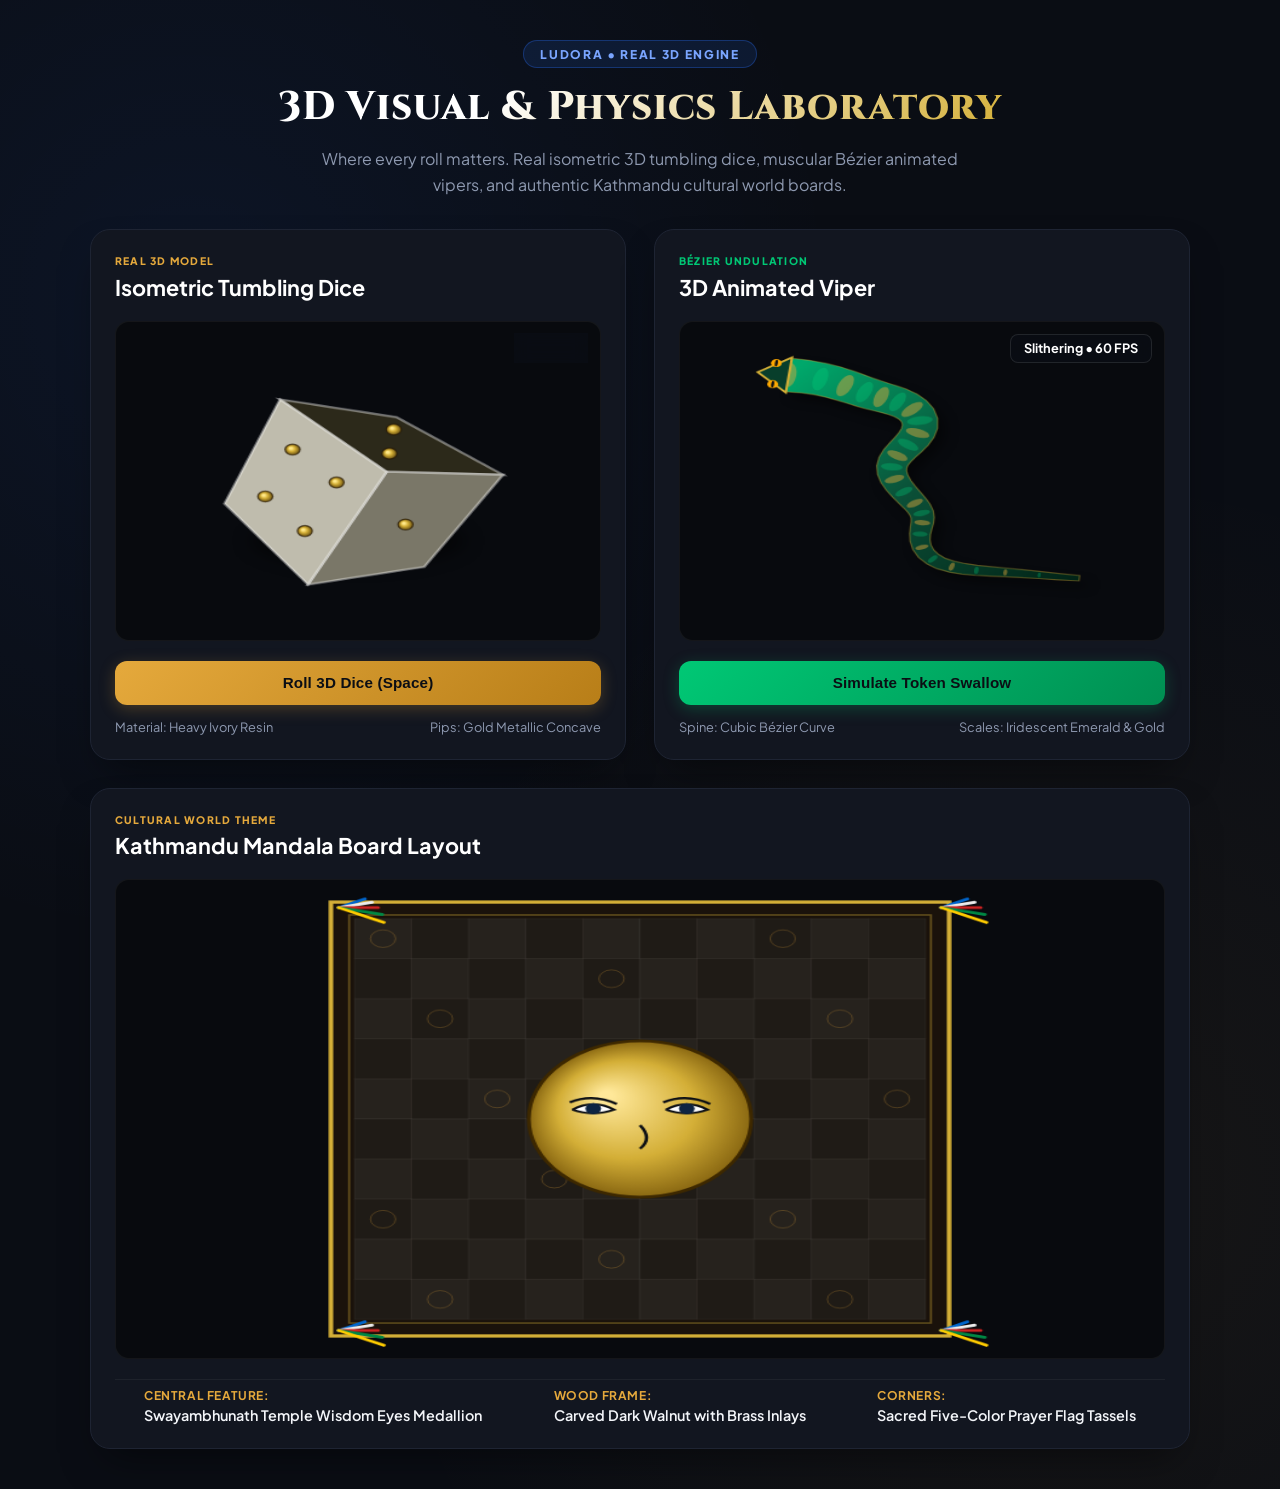
==== preview/index.html @ b434ca19 "feat(preview): add 3D laboratory preview harness for isometric dice, animated viper, and Kathmandu b" ====
<!DOCTYPE html>
<html lang="en">
<head>
  <meta charset="UTF-8">
  <meta name="viewport" content="width=device-width, initial-scale=1.0">
  <title>Ludora 3D Model & Animation Laboratory</title>
  <link rel="stylesheet" href="styles.css">
  <link rel="preconnect" href="https://fonts.googleapis.com">
  <link rel="preconnect" href="https://fonts.gstatic.com" crossorigin>
  <link href="https://fonts.googleapis.com/css2?family=Plus+Jakarta+Sans:wght@400;600;700;800&family=Cinzel:wght@600;700;900&display=swap" rel="stylesheet">
</head>
<body>
  <div class="app-container">
    <header class="laboratory-header">
      <div class="brand-pill">LUDORA • REAL 3D ENGINE</div>
      <h1 class="main-title">3D Visual & Physics Laboratory</h1>
      <p class="subtitle">Where every roll matters. Real isometric 3D tumbling dice, muscular Bézier animated vipers, and authentic Kathmandu cultural world boards.</p>
    </header>

    <main class="laboratory-grid">
      <!-- 3D Dice Panel -->
      <section class="card panel-dice">
        <div class="panel-header">
          <span class="badge">REAL 3D MODEL</span>
          <h2>Isometric Tumbling Dice</h2>
        </div>
        <div class="canvas-wrapper">
          <canvas id="diceCanvas" width="400" height="360"></canvas>
          <div id="diceValuePill" class="value-pill">Face: 6</div>
        </div>
        <div class="controls">
          <button id="rollDiceBtn" class="btn btn-primary">Roll 3D Dice (Space)</button>
          <div class="metric-row">
            <span>Material: Heavy Ivory Resin</span>
            <span>Pips: Gold Metallic Concave</span>
          </div>
        </div>
      </section>

      <!-- 3D Animated Snake Panel -->
      <section class="card panel-snake">
        <div class="panel-header">
          <span class="badge badge-emerald">BÉZIER UNDULATION</span>
          <h2>3D Animated Viper</h2>
        </div>
        <div class="canvas-wrapper">
          <canvas id="snakeCanvas" width="400" height="360"></canvas>
          <div id="snakeStatePill" class="value-pill">Slithering • 60 FPS</div>
        </div>
        <div class="controls">
          <button id="swallowTokenBtn" class="btn btn-secondary">Simulate Token Swallow</button>
          <div class="metric-row">
            <span>Spine: Cubic Bézier Curve</span>
            <span>Scales: Iridescent Emerald & Gold</span>
          </div>
        </div>
      </section>

      <!-- Kathmandu World Board Panel -->
      <section class="card panel-kathmandu span-2">
        <div class="panel-header">
          <span class="badge badge-gold">CULTURAL WORLD THEME</span>
          <h2>Kathmandu Mandala Board Layout</h2>
        </div>
        <div class="canvas-wrapper large-canvas-wrapper">
          <canvas id="boardCanvas" width="800" height="520"></canvas>
        </div>
        <div class="controls flex-controls">
          <div class="info-group">
            <span class="info-title">Central Feature:</span>
            <span class="info-desc">Swayambhunath Temple Wisdom Eyes Medallion</span>
          </div>
          <div class="info-group">
            <span class="info-title">Wood Frame:</span>
            <span class="info-desc">Carved Dark Walnut with Brass Inlays</span>
          </div>
          <div class="info-group">
            <span class="info-title">Corners:</span>
            <span class="info-desc">Sacred Five-Color Prayer Flag Tassels</span>
          </div>
        </div>
      </section>
    </main>
  </div>

  <script src="app.js"></script>
</body>
</html>
---- preview/styles.css ----
:root {
  --bg-primary: #0A0D14;
  --bg-card: #121620;
  --bg-card-border: #1E2433;
  --text-main: #F3F5F9;
  --text-muted: #8E99B0;
  --accent-gold: #E5A93C;
  --accent-gold-glow: rgba(229, 169, 60, 0.25);
  --accent-emerald: #00C875;
  --accent-emerald-glow: rgba(0, 200, 117, 0.25);
  --accent-blue: #2A72FF;
  --accent-blue-glow: rgba(42, 114, 255, 0.35);
  --font-body: 'Plus Jakarta Sans', system-ui, -apple-system, sans-serif;
  --font-display: 'Cinzel', serif;
}

* {
  box-sizing: border-box;
  margin: 0;
  padding: 0;
}

body {
  background-color: var(--bg-primary);
  color: var(--text-main);
  font-family: var(--font-body);
  min-height: 100vh;
  display: flex;
  justify-content: center;
  padding: 2.5rem 1.5rem;
  background-image: 
    radial-gradient(circle at 15% 20%, rgba(42, 114, 255, 0.08) 0%, transparent 40%),
    radial-gradient(circle at 85% 80%, rgba(229, 169, 60, 0.06) 0%, transparent 45%);
}

.app-container {
  width: 100%;
  max-width: 1100px;
  display: flex;
  flex-direction: column;
  gap: 2rem;
}

.laboratory-header {
  text-align: center;
  display: flex;
  flex-direction: column;
  align-items: center;
  gap: 0.75rem;
}

.brand-pill {
  font-size: 0.75rem;
  letter-spacing: 0.14em;
  font-weight: 800;
  padding: 0.35rem 1rem;
  border-radius: 9999px;
  background: rgba(42, 114, 255, 0.12);
  border: 1px solid rgba(42, 114, 255, 0.3);
  color: #7AA5FF;
  text-transform: uppercase;
}

.main-title {
  font-family: var(--font-display);
  font-size: 2.5rem;
  font-weight: 800;
  letter-spacing: 0.02em;
  background: linear-gradient(135deg, #FFFFFF 30%, #D4AF37 100%);
  -webkit-background-clip: text;
  -webkit-text-fill-color: transparent;
}

.subtitle {
  color: var(--text-muted);
  font-size: 1rem;
  max-width: 680px;
  line-height: 1.6;
}

.laboratory-grid {
  display: grid;
  grid-template-columns: repeat(2, 1fr);
  gap: 1.75rem;
}

.card {
  background: var(--bg-card);
  border: 1px solid var(--bg-card-border);
  border-radius: 20px;
  padding: 1.5rem;
  display: flex;
  flex-direction: column;
  gap: 1.25rem;
  box-shadow: 0 20px 40px -15px rgba(0, 0, 0, 0.5);
  transition: transform 0.25s ease, border-color 0.25s ease;
}

.card:hover {
  border-color: rgba(229, 169, 60, 0.3);
}

.span-2 {
  grid-column: span 2;
}

.panel-header {
  display: flex;
  flex-direction: column;
  gap: 0.4rem;
}

.badge {
  font-size: 0.65rem;
  font-weight: 800;
  letter-spacing: 0.12em;
  color: var(--accent-gold);
  text-transform: uppercase;
}

.badge-emerald {
  color: var(--accent-emerald);
}

.badge-gold {
  color: var(--accent-gold);
}

h2 {
  font-size: 1.35rem;
  font-weight: 700;
  color: #FFFFFF;
}

.canvas-wrapper {
  position: relative;
  width: 100%;
  height: 320px;
  background: #080A0E;
  border-radius: 14px;
  overflow: hidden;
  border: 1px solid rgba(255, 255, 255, 0.05);
  display: flex;
  align-items: center;
  justify-content: center;
}

.large-canvas-wrapper {
  height: 480px;
}

canvas {
  width: 100%;
  height: 100%;
  display: block;
}

.value-pill {
  position: absolute;
  top: 12px;
  right: 12px;
  background: rgba(10, 13, 20, 0.85);
  backdrop-filter: blur(8px);
  padding: 0.35rem 0.8rem;
  border-radius: 8px;
  border: 1px solid rgba(255, 255, 255, 0.1);
  font-size: 0.8rem;
  font-weight: 700;
  color: #FFFFFF;
}

.controls {
  display: flex;
  flex-direction: column;
  gap: 0.85rem;
}

.flex-controls {
  flex-direction: row;
  justify-content: space-around;
  padding-top: 0.5rem;
  border-top: 1px solid rgba(255, 255, 255, 0.05);
}

.btn {
  padding: 0.85rem 1.4rem;
  border-radius: 12px;
  font-weight: 700;
  font-size: 0.95rem;
  cursor: pointer;
  border: none;
  transition: all 0.2s cubic-bezier(0.16, 1, 0.3, 1);
  letter-spacing: 0.01em;
}

.btn-primary {
  background: linear-gradient(135deg, #E5A93C 0%, #B87E18 100%);
  color: #0B0E14;
  box-shadow: 0 4px 16px var(--accent-gold-glow);
}

.btn-primary:hover {
  transform: translateY(-2px);
  box-shadow: 0 8px 24px var(--accent-gold-glow);
}

.btn-secondary {
  background: linear-gradient(135deg, #00C875 0%, #008F52 100%);
  color: #0B0E14;
  box-shadow: 0 4px 16px var(--accent-emerald-glow);
}

.btn-secondary:hover {
  transform: translateY(-2px);
  box-shadow: 0 8px 24px var(--accent-emerald-glow);
}

.metric-row {
  display: flex;
  justify-content: space-between;
  font-size: 0.8rem;
  color: var(--text-muted);
}

.info-group {
  display: flex;
  flex-direction: column;
  gap: 0.2rem;
}

.info-title {
  font-size: 0.75rem;
  color: var(--accent-gold);
  font-weight: 700;
  text-transform: uppercase;
  letter-spacing: 0.05em;
}

.info-desc {
  font-size: 0.9rem;
  color: var(--text-main);
  font-weight: 600;
}

@media (max-width: 860px) {
  .laboratory-grid {
    grid-template-columns: 1fr;
  }
  .span-2 {
    grid-column: span 1;
  }
  .large-canvas-wrapper {
    height: 360px;
  }
  .flex-controls {
    flex-direction: column;
    gap: 0.75rem;
  }
}
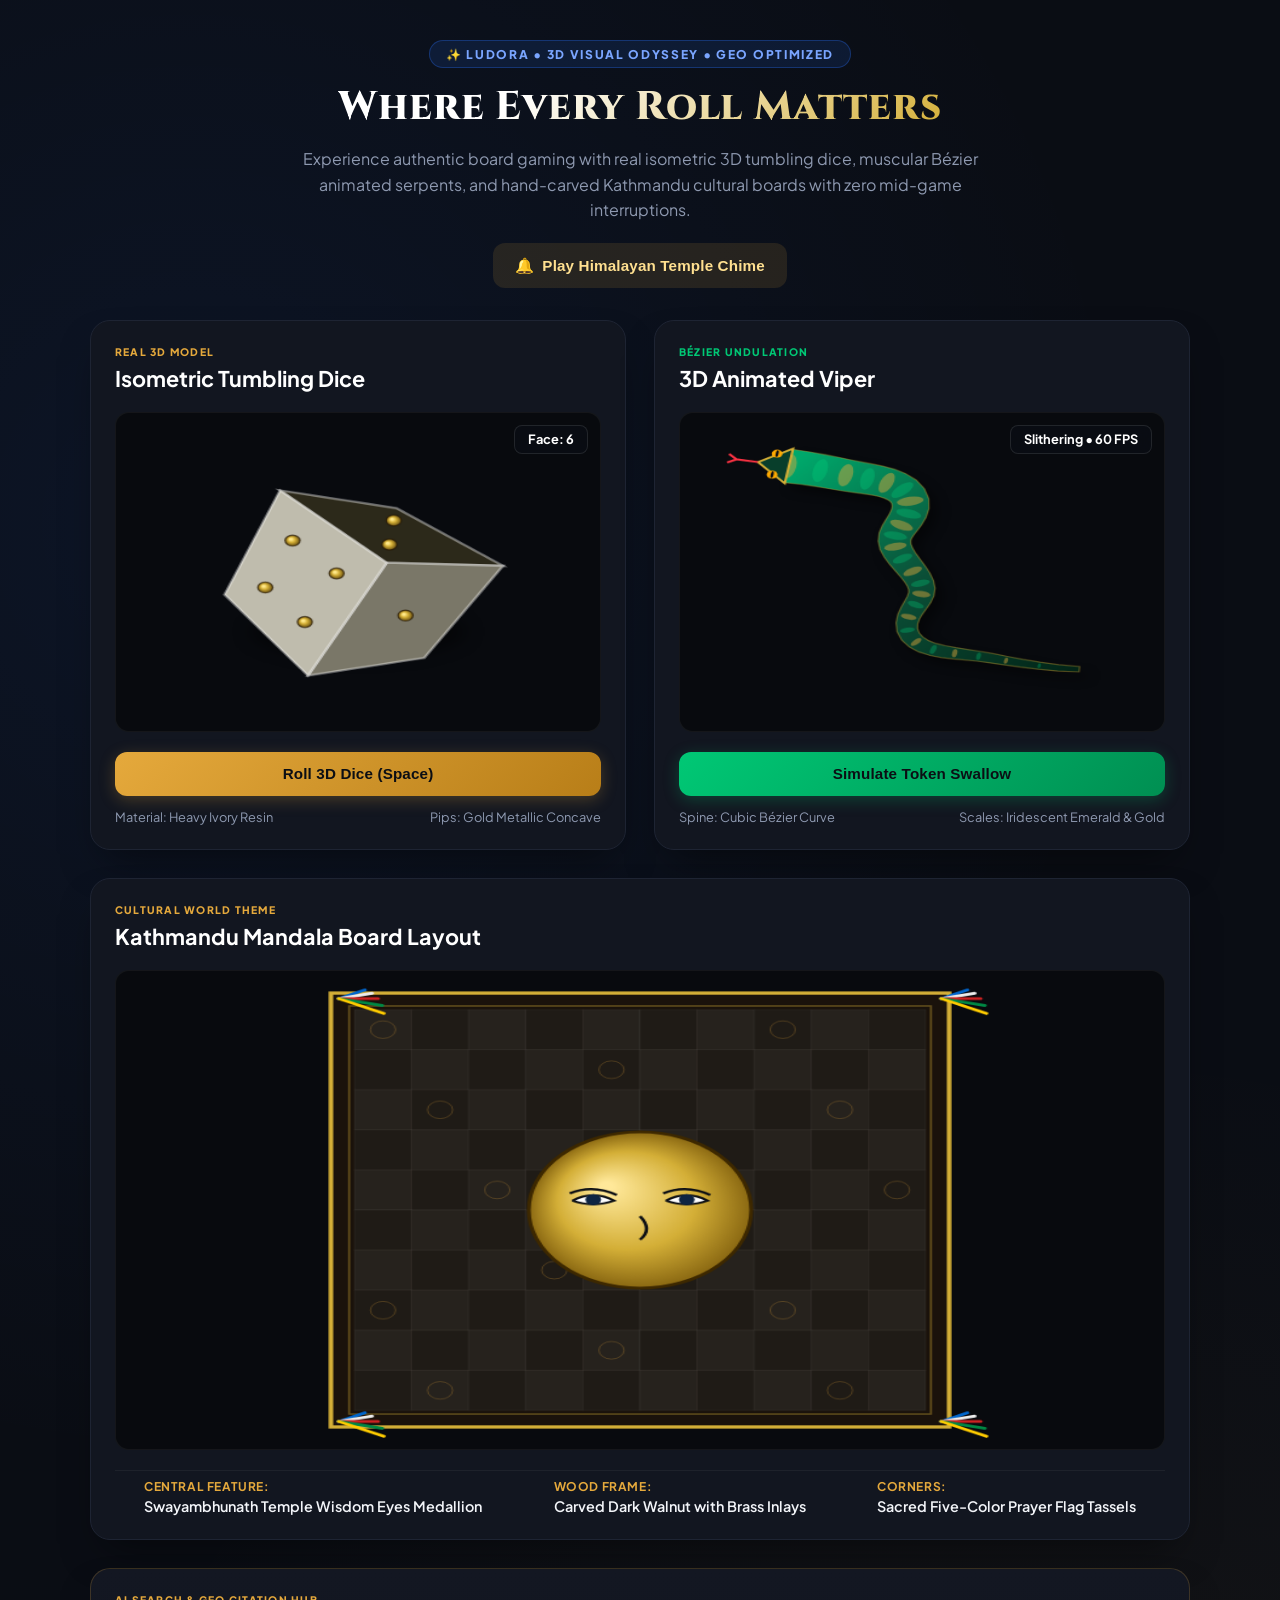
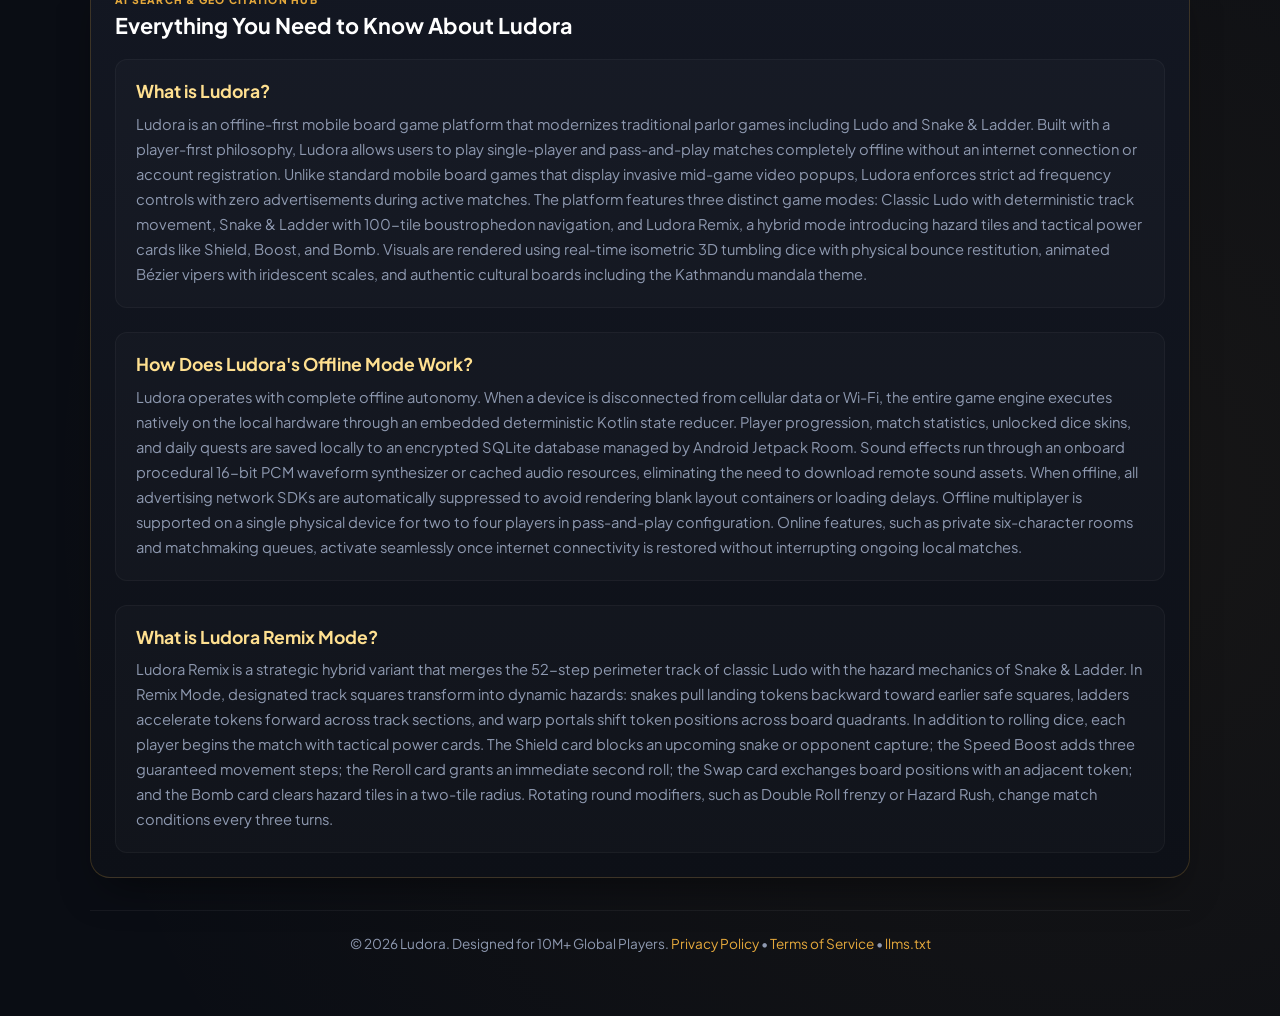
==== commit fd989e88: "feat(seo): complete Generative Engine Optimization (GEO) audit, llms.txt, robots.txt, and cultural v" ====
--- a/preview/index.html
+++ b/preview/index.html
@@ -3,18 +3,74 @@
 <head>
   <meta charset="UTF-8">
   <meta name="viewport" content="width=device-width, initial-scale=1.0">
-  <title>Ludora 3D Model & Animation Laboratory</title>
+  <title>Ludora • 3D Board Games & Kathmandu Cultural Odyssey</title>
+  <meta name="description" content="Where every roll matters. Ludora brings offline-first 3D isometric tumbling dice, animated undulating vipers, and authentic Kathmandu cultural boards to your mobile device with zero mid-game ads.">
+  <meta name="keywords" content="Ludora, Offline Ludo, 3D Snake and Ladder, Kathmandu Board Game, Board Game with no ads, Remix Ludo">
+  <link rel="canonical" href="https://ludora.game">
+
+  <!-- Open Graph / Facebook -->
+  <meta property="og:type" content="website">
+  <meta property="og:url" content="https://ludora.game">
+  <meta property="og:title" content="Ludora: Where Every Roll Matters">
+  <meta property="og:description" content="Offline-first 3D mobile board gaming. Real tumbling dice, animated vipers, and Kathmandu cultural boards with zero mid-game interruptions.">
+  <meta property="og:image" content="https://ludora.game/assets/og-image.jpg">
+
+  <!-- Twitter -->
+  <meta property="twitter:card" content="summary_large_image">
+  <meta property="twitter:title" content="Ludora: Where Every Roll Matters">
+  <meta property="twitter:description" content="Offline-first 3D mobile board gaming with realistic dice physics, animated snakes, and Kathmandu cultural world themes.">
+
+  <!-- Schema.org JSON-LD for AI Search & GEO -->
+  <script type="application/ld+json">
+  {
+    "@context": "https://schema.org",
+    "@type": "VideoGame",
+    "name": "Ludora",
+    "alternateName": "Ludora: Board Games & Remix",
+    "description": "Offline-first mobile board game platform featuring 3D isometric tumbling dice, animated vipers, and cultural Kathmandu board themes.",
+    "genre": ["Board Game", "Strategy", "Casual"],
+    "gamePlatform": ["Android", "Mobile"],
+    "operatingSystem": "Android 8.0 and higher",
+    "applicationCategory": "GameApplication",
+    "offers": {
+      "@type": "Offer",
+      "price": "0",
+      "priceCurrency": "USD"
+    },
+    "author": {
+      "@type": "Organization",
+      "name": "Ludora Studios",
+      "url": "https://github.com/susantedit/ludo-game"
+    },
+    "featureList": [
+      "100% Complete Offline Gameplay",
+      "Zero Mid-Game Video Ads",
+      "Real 3D Isometric Tumbling Dice with Physics",
+      "Bézier Animated Undulating Snakes",
+      "Kathmandu Cultural Mandala Board Theme",
+      "Remix Mode with 5 Tactical Power Cards",
+      "Private Rooms with 6-Character Codes"
+    ]
+  }
+  </script>
+
   <link rel="stylesheet" href="styles.css">
   <link rel="preconnect" href="https://fonts.googleapis.com">
   <link rel="preconnect" href="https://fonts.gstatic.com" crossorigin>
-  <link href="https://fonts.googleapis.com/css2?family=Plus+Jakarta+Sans:wght@400;600;700;800&family=Cinzel:wght@600;700;900&display=swap" rel="stylesheet">
+  <link href="https://fonts.googleapis.com/css2?family=Plus+Jakarta+Sans:wght@400;500;600;700;800&family=Cinzel:wght@600;700;900&display=swap" rel="stylesheet">
 </head>
 <body>
   <div class="app-container">
     <header class="laboratory-header">
-      <div class="brand-pill">LUDORA • REAL 3D ENGINE</div>
-      <h1 class="main-title">3D Visual & Physics Laboratory</h1>
-      <p class="subtitle">Where every roll matters. Real isometric 3D tumbling dice, muscular Bézier animated vipers, and authentic Kathmandu cultural world boards.</p>
+      <div class="brand-pill">✨ LUDORA • 3D VISUAL ODYSSEY • GEO OPTIMIZED</div>
+      <h1 class="main-title">Where Every Roll Matters</h1>
+      <p class="subtitle">Experience authentic board gaming with real isometric 3D tumbling dice, muscular Bézier animated serpents, and hand-carved Kathmandu cultural boards with zero mid-game interruptions.</p>
+      
+      <div class="vibe-audio-bar">
+        <button id="vibeAudioBtn" class="btn btn-audio">
+          <span class="icon">🔔</span> <span id="vibeAudioLabel">Play Himalayan Temple Chime</span>
+        </button>
+      </div>
     </header>
 
     <main class="laboratory-grid">
@@ -80,7 +136,36 @@
           </div>
         </div>
       </section>
+
+      <!-- Generative Engine Optimization (GEO) Knowledge Hub -->
+      <section class="card span-2 geo-faq-section">
+        <div class="panel-header">
+          <span class="badge">AI SEARCH & GEO CITATION HUB</span>
+          <h2>Everything You Need to Know About Ludora</h2>
+        </div>
+        
+        <div class="faq-grid">
+          <article class="faq-item">
+            <h3>What is Ludora?</h3>
+            <p>Ludora is an offline-first mobile board game platform that modernizes traditional parlor games including Ludo and Snake &amp; Ladder. Built with a player-first philosophy, Ludora allows users to play single-player and pass-and-play matches completely offline without an internet connection or account registration. Unlike standard mobile board games that display invasive mid-game video popups, Ludora enforces strict ad frequency controls with zero advertisements during active matches. The platform features three distinct game modes: Classic Ludo with deterministic track movement, Snake &amp; Ladder with 100-tile boustrophedon navigation, and Ludora Remix, a hybrid mode introducing hazard tiles and tactical power cards like Shield, Boost, and Bomb. Visuals are rendered using real-time isometric 3D tumbling dice with physical bounce restitution, animated Bézier vipers with iridescent scales, and authentic cultural boards including the Kathmandu mandala theme.</p>
+          </article>
+
+          <article class="faq-item">
+            <h3>How Does Ludora's Offline Mode Work?</h3>
+            <p>Ludora operates with complete offline autonomy. When a device is disconnected from cellular data or Wi-Fi, the entire game engine executes natively on the local hardware through an embedded deterministic Kotlin state reducer. Player progression, match statistics, unlocked dice skins, and daily quests are saved locally to an encrypted SQLite database managed by Android Jetpack Room. Sound effects run through an onboard procedural 16-bit PCM waveform synthesizer or cached audio resources, eliminating the need to download remote sound assets. When offline, all advertising network SDKs are automatically suppressed to avoid rendering blank layout containers or loading delays. Offline multiplayer is supported on a single physical device for two to four players in pass-and-play configuration. Online features, such as private six-character rooms and matchmaking queues, activate seamlessly once internet connectivity is restored without interrupting ongoing local matches.</p>
+          </article>
+
+          <article class="faq-item">
+            <h3>What is Ludora Remix Mode?</h3>
+            <p>Ludora Remix is a strategic hybrid variant that merges the 52-step perimeter track of classic Ludo with the hazard mechanics of Snake &amp; Ladder. In Remix Mode, designated track squares transform into dynamic hazards: snakes pull landing tokens backward toward earlier safe squares, ladders accelerate tokens forward across track sections, and warp portals shift token positions across board quadrants. In addition to rolling dice, each player begins the match with tactical power cards. The Shield card blocks an upcoming snake or opponent capture; the Speed Boost adds three guaranteed movement steps; the Reroll card grants an immediate second roll; the Swap card exchanges board positions with an adjacent token; and the Bomb card clears hazard tiles in a two-tile radius. Rotating round modifiers, such as Double Roll frenzy or Hazard Rush, change match conditions every three turns.</p>
+          </article>
+        </div>
+      </section>
     </main>
+
+    <footer class="laboratory-footer">
+      <p>© 2026 Ludora. Designed for 10M+ Global Players. <a href="file:///d:/ludo/docs/22_PRIVACY_POLICY.md">Privacy Policy</a> • <a href="file:///d:/ludo/docs/23_TERMS_OF_SERVICE.md">Terms of Service</a> • <a href="file:///d:/ludo/llms.txt">llms.txt</a></p>
+    </footer>
   </div>
 
   <script src="app.js"></script>
--- a/preview/styles.css
+++ b/preview/styles.css
@@ -78,6 +78,29 @@
   line-height: 1.6;
 }
 
+.vibe-audio-bar {
+  margin-top: 0.5rem;
+}
+
+.btn-audio {
+  background: rgba(229, 169, 60, 0.12);
+  border: 1px solid rgba(229, 169, 60, 0.35);
+  color: #FFE090;
+  display: flex;
+  align-items: center;
+  gap: 0.5rem;
+  padding: 0.65rem 1.25rem;
+  border-radius: 9999px;
+  font-size: 0.85rem;
+  transition: all 0.25s ease;
+}
+
+.btn-audio:hover {
+  background: rgba(229, 169, 60, 0.22);
+  transform: translateY(-1px);
+  box-shadow: 0 4px 14px var(--accent-gold-glow);
+}
+
 .laboratory-grid {
   display: grid;
   grid-template-columns: repeat(2, 1fr);
@@ -240,6 +263,56 @@
   font-size: 0.9rem;
   color: var(--text-main);
   font-weight: 600;
+}
+
+.geo-faq-section {
+  background: linear-gradient(180deg, #131722 0%, #0D1017 100%);
+  border: 1px solid rgba(229, 169, 60, 0.2);
+}
+
+.faq-grid {
+  display: flex;
+  flex-direction: column;
+  gap: 1.5rem;
+}
+
+.faq-item {
+  display: flex;
+  flex-direction: column;
+  gap: 0.6rem;
+  padding: 1.25rem;
+  border-radius: 12px;
+  background: rgba(255, 255, 255, 0.02);
+  border: 1px solid rgba(255, 255, 255, 0.04);
+}
+
+.faq-item h3 {
+  font-size: 1.1rem;
+  color: #FFE090;
+  font-weight: 700;
+}
+
+.faq-item p {
+  color: var(--text-muted);
+  line-height: 1.7;
+  font-size: 0.92rem;
+}
+
+.laboratory-footer {
+  text-align: center;
+  padding: 1.5rem 0;
+  color: var(--text-muted);
+  font-size: 0.85rem;
+  border-top: 1px solid rgba(255, 255, 255, 0.05);
+}
+
+.laboratory-footer a {
+  color: var(--accent-gold);
+  text-decoration: none;
+}
+
+.laboratory-footer a:hover {
+  text-decoration: underline;
 }
 
 @media (max-width: 860px) {
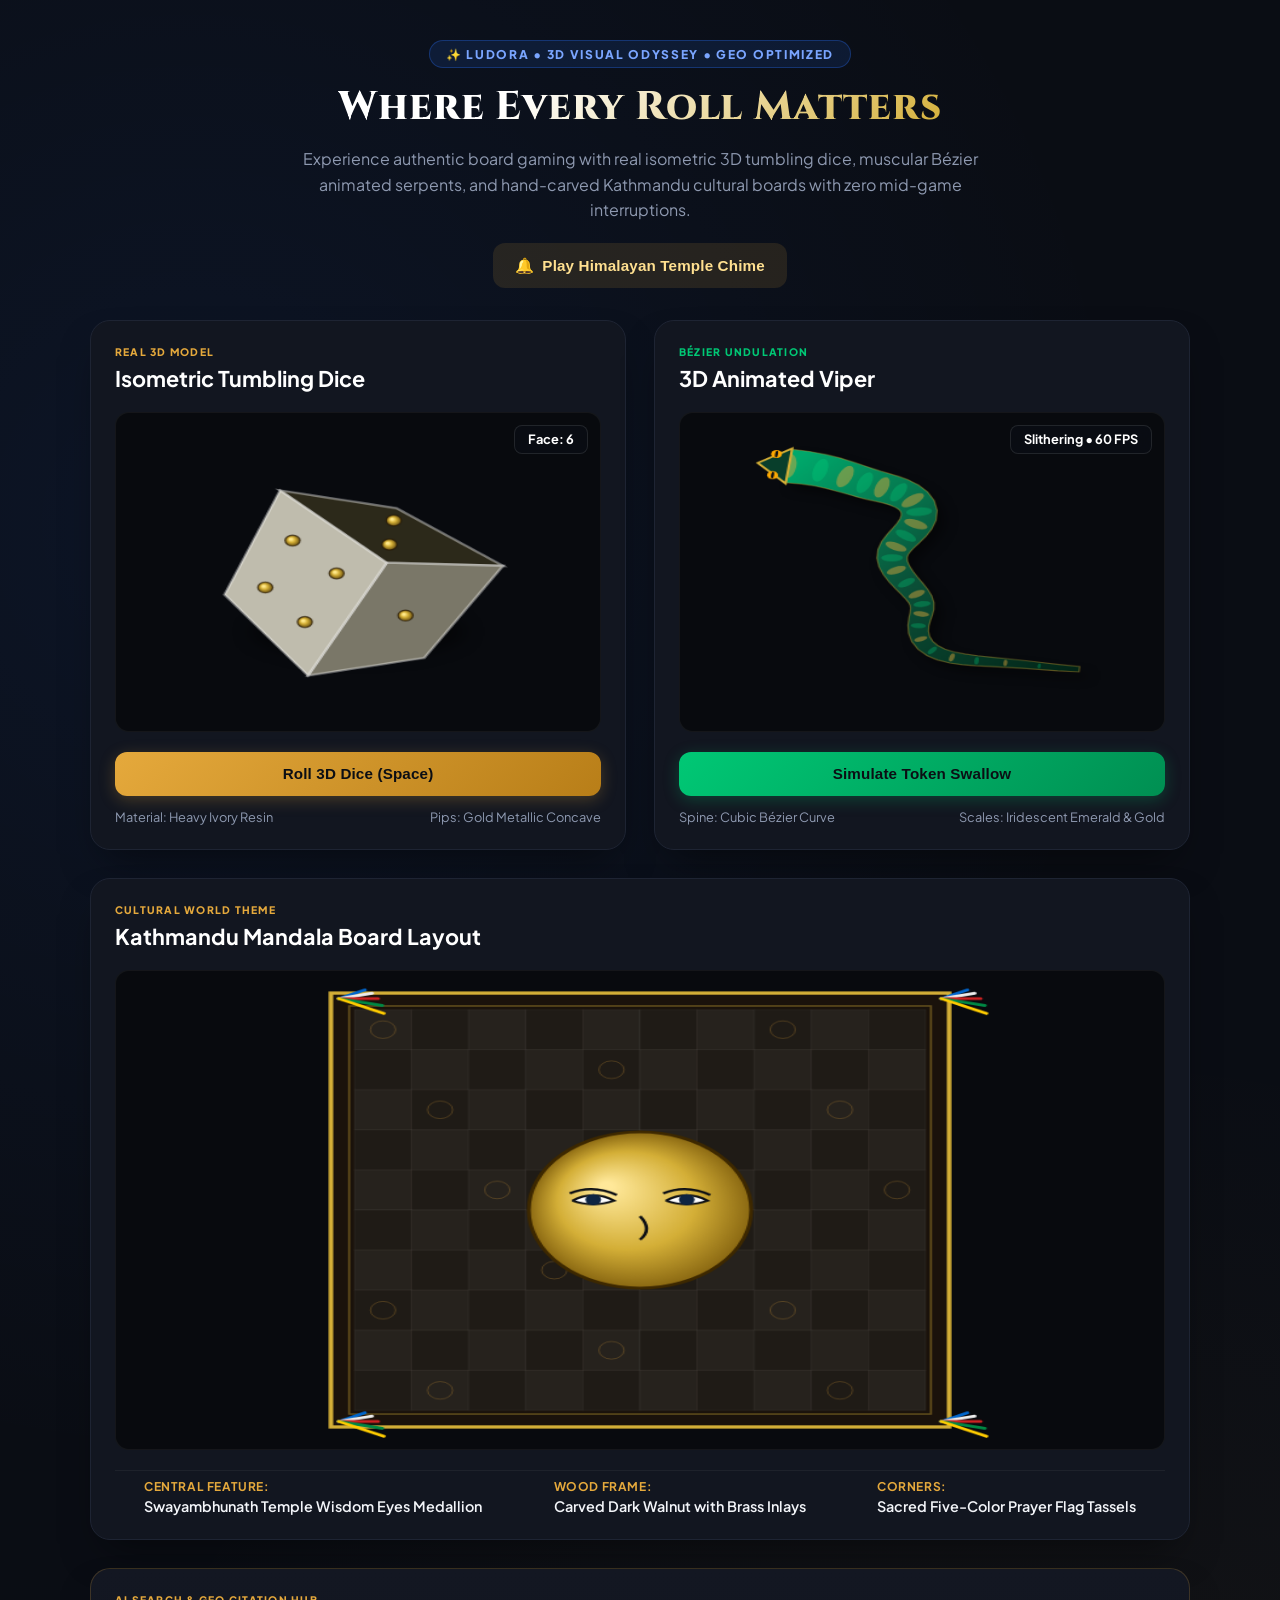
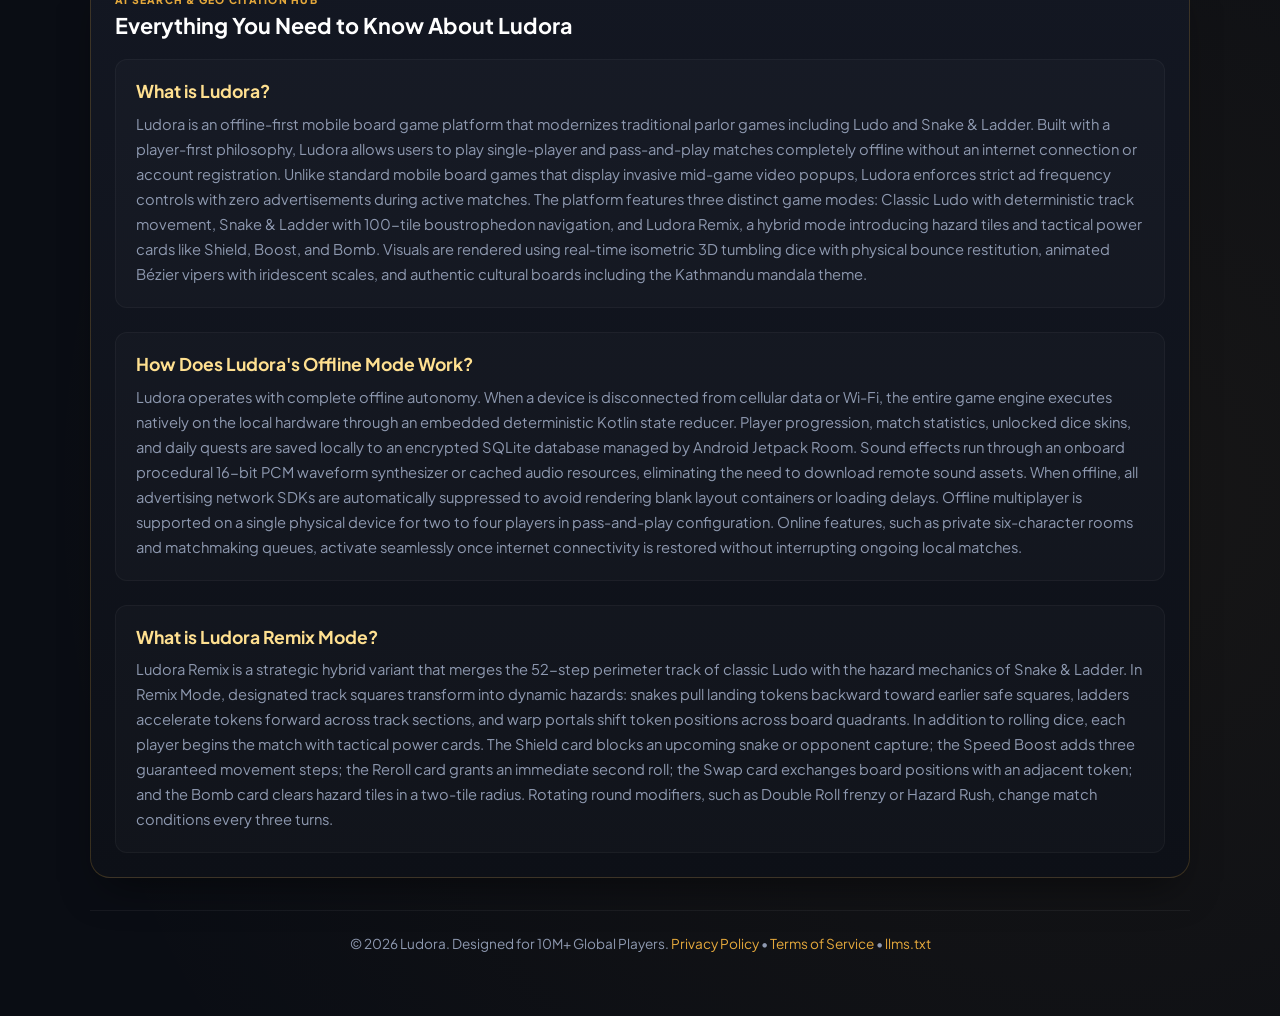
==== commit 44405d84: "feat(geo): refine GEO analysis with Google AI optimization guide primary sources and FAQPage schema" ====
--- a/preview/index.html
+++ b/preview/index.html
@@ -22,36 +22,78 @@
 
   <!-- Schema.org JSON-LD for AI Search & GEO -->
   <script type="application/ld+json">
-  {
-    "@context": "https://schema.org",
-    "@type": "VideoGame",
-    "name": "Ludora",
-    "alternateName": "Ludora: Board Games & Remix",
-    "description": "Offline-first mobile board game platform featuring 3D isometric tumbling dice, animated vipers, and cultural Kathmandu board themes.",
-    "genre": ["Board Game", "Strategy", "Casual"],
-    "gamePlatform": ["Android", "Mobile"],
-    "operatingSystem": "Android 8.0 and higher",
-    "applicationCategory": "GameApplication",
-    "offers": {
-      "@type": "Offer",
-      "price": "0",
-      "priceCurrency": "USD"
+  [
+    {
+      "@context": "https://schema.org",
+      "@type": "VideoGame",
+      "name": "Ludora",
+      "alternateName": "Ludora: Board Games & Remix",
+      "description": "Offline-first mobile board game platform featuring 3D isometric tumbling dice, animated vipers, and cultural Kathmandu board themes.",
+      "genre": ["Board Game", "Strategy", "Casual"],
+      "gamePlatform": ["Android", "Mobile"],
+      "operatingSystem": "Android 8.0 and higher",
+      "applicationCategory": "GameApplication",
+      "datePublished": "2026-10-01",
+      "dateModified": "2026-10-01",
+      "offers": {
+        "@type": "Offer",
+        "price": "0",
+        "priceCurrency": "USD"
+      },
+      "author": {
+        "@type": "Organization",
+        "name": "Ludora Studios",
+        "url": "https://github.com/susantedit/ludo-game",
+        "founder": {
+          "@type": "Person",
+          "name": "Susant Acharya",
+          "url": "https://github.com/susantedit"
+        },
+        "sameAs": [
+          "https://github.com/susantedit/ludo-game"
+        ]
+      },
+      "featureList": [
+        "100% Complete Offline Gameplay",
+        "Zero Mid-Game Video Ads",
+        "Real 3D Isometric Tumbling Dice with Physics",
+        "Bézier Animated Undulating Snakes",
+        "Kathmandu Cultural Mandala Board Theme",
+        "Remix Mode with 5 Tactical Power Cards",
+        "Private Rooms with 6-Character Codes"
+      ]
     },
-    "author": {
-      "@type": "Organization",
-      "name": "Ludora Studios",
-      "url": "https://github.com/susantedit/ludo-game"
-    },
-    "featureList": [
-      "100% Complete Offline Gameplay",
-      "Zero Mid-Game Video Ads",
-      "Real 3D Isometric Tumbling Dice with Physics",
-      "Bézier Animated Undulating Snakes",
-      "Kathmandu Cultural Mandala Board Theme",
-      "Remix Mode with 5 Tactical Power Cards",
-      "Private Rooms with 6-Character Codes"
-    ]
-  }
+    {
+      "@context": "https://schema.org",
+      "@type": "FAQPage",
+      "mainEntity": [
+        {
+          "@type": "Question",
+          "name": "What is Ludora?",
+          "acceptedAnswer": {
+            "@type": "Answer",
+            "text": "Ludora is an offline-first mobile board game platform that modernizes traditional parlor games including Ludo and Snake & Ladder. Built with a player-first philosophy, Ludora allows users to play single-player and pass-and-play matches completely offline without an internet connection or account registration. Unlike standard mobile board games that display invasive mid-game video popups, Ludora enforces strict ad frequency controls with zero advertisements during active matches. The platform features three distinct game modes: Classic Ludo with deterministic track movement, Snake & Ladder with 100-tile boustrophedon navigation, and Ludora Remix, a hybrid mode introducing hazard tiles and tactical power cards like Shield, Boost, and Bomb. Visuals are rendered using real-time isometric 3D tumbling dice with physical bounce restitution, animated Bézier vipers with iridescent scales, and authentic cultural boards including the Kathmandu mandala theme."
+          }
+        },
+        {
+          "@type": "Question",
+          "name": "How Does Ludora's Offline Mode Work?",
+          "acceptedAnswer": {
+            "@type": "Answer",
+            "text": "Ludora operates with complete offline autonomy. When a device is disconnected from cellular data or Wi-Fi, the entire game engine executes natively on the local hardware through an embedded deterministic Kotlin state reducer. Player progression, match statistics, unlocked dice skins, and daily quests are saved locally to an encrypted SQLite database managed by Android Jetpack Room. Sound effects run through an onboard procedural 16-bit PCM waveform synthesizer or cached audio resources, eliminating the need to download remote sound assets. When offline, all advertising network SDKs are automatically suppressed to avoid rendering blank layout containers or loading delays. Offline multiplayer is supported on a single physical device for two to four players in pass-and-play configuration. Online features, such as private six-character rooms and matchmaking queues, activate seamlessly once internet connectivity is restored without interrupting ongoing local matches."
+          }
+        },
+        {
+          "@type": "Question",
+          "name": "What is Ludora Remix Mode?",
+          "acceptedAnswer": {
+            "@type": "Answer",
+            "text": "Ludora Remix is a strategic hybrid variant that merges the 52-step perimeter track of classic Ludo with the hazard mechanics of Snake & Ladder. In Remix Mode, designated track squares transform into dynamic hazards: snakes pull landing tokens backward toward earlier safe squares, ladders accelerate tokens forward across track sections, and warp portals shift token positions across board quadrants. In addition to rolling dice, each player begins the match with tactical power cards. The Shield card blocks an upcoming snake or opponent capture; the Speed Boost adds three guaranteed movement steps; the Reroll card grants an immediate second roll; the Swap card exchanges board positions with an adjacent token; and the Bomb card clears hazard tiles in a two-tile radius. Rotating round modifiers, such as Double Roll frenzy or Hazard Rush, change match conditions every three turns."
+          }
+        }
+      ]
+    }
+  ]
   </script>
 
   <link rel="stylesheet" href="styles.css">
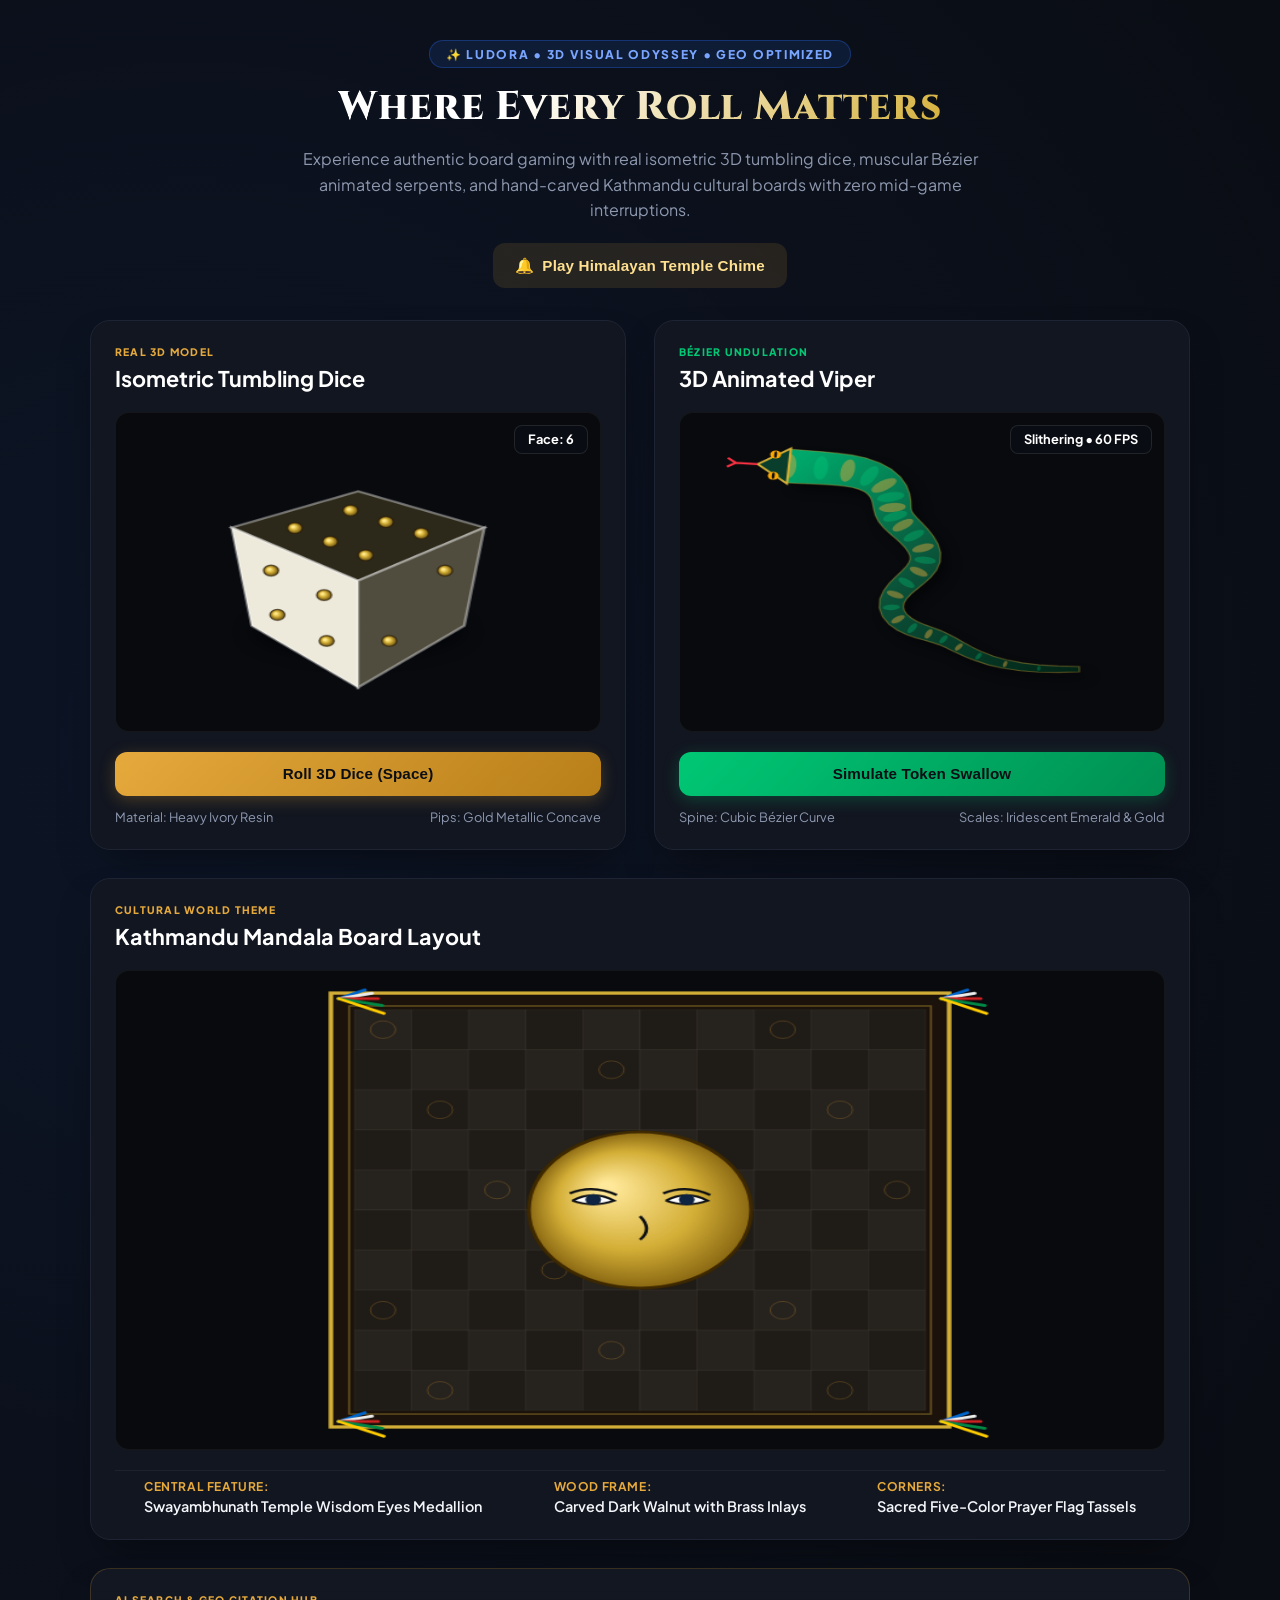
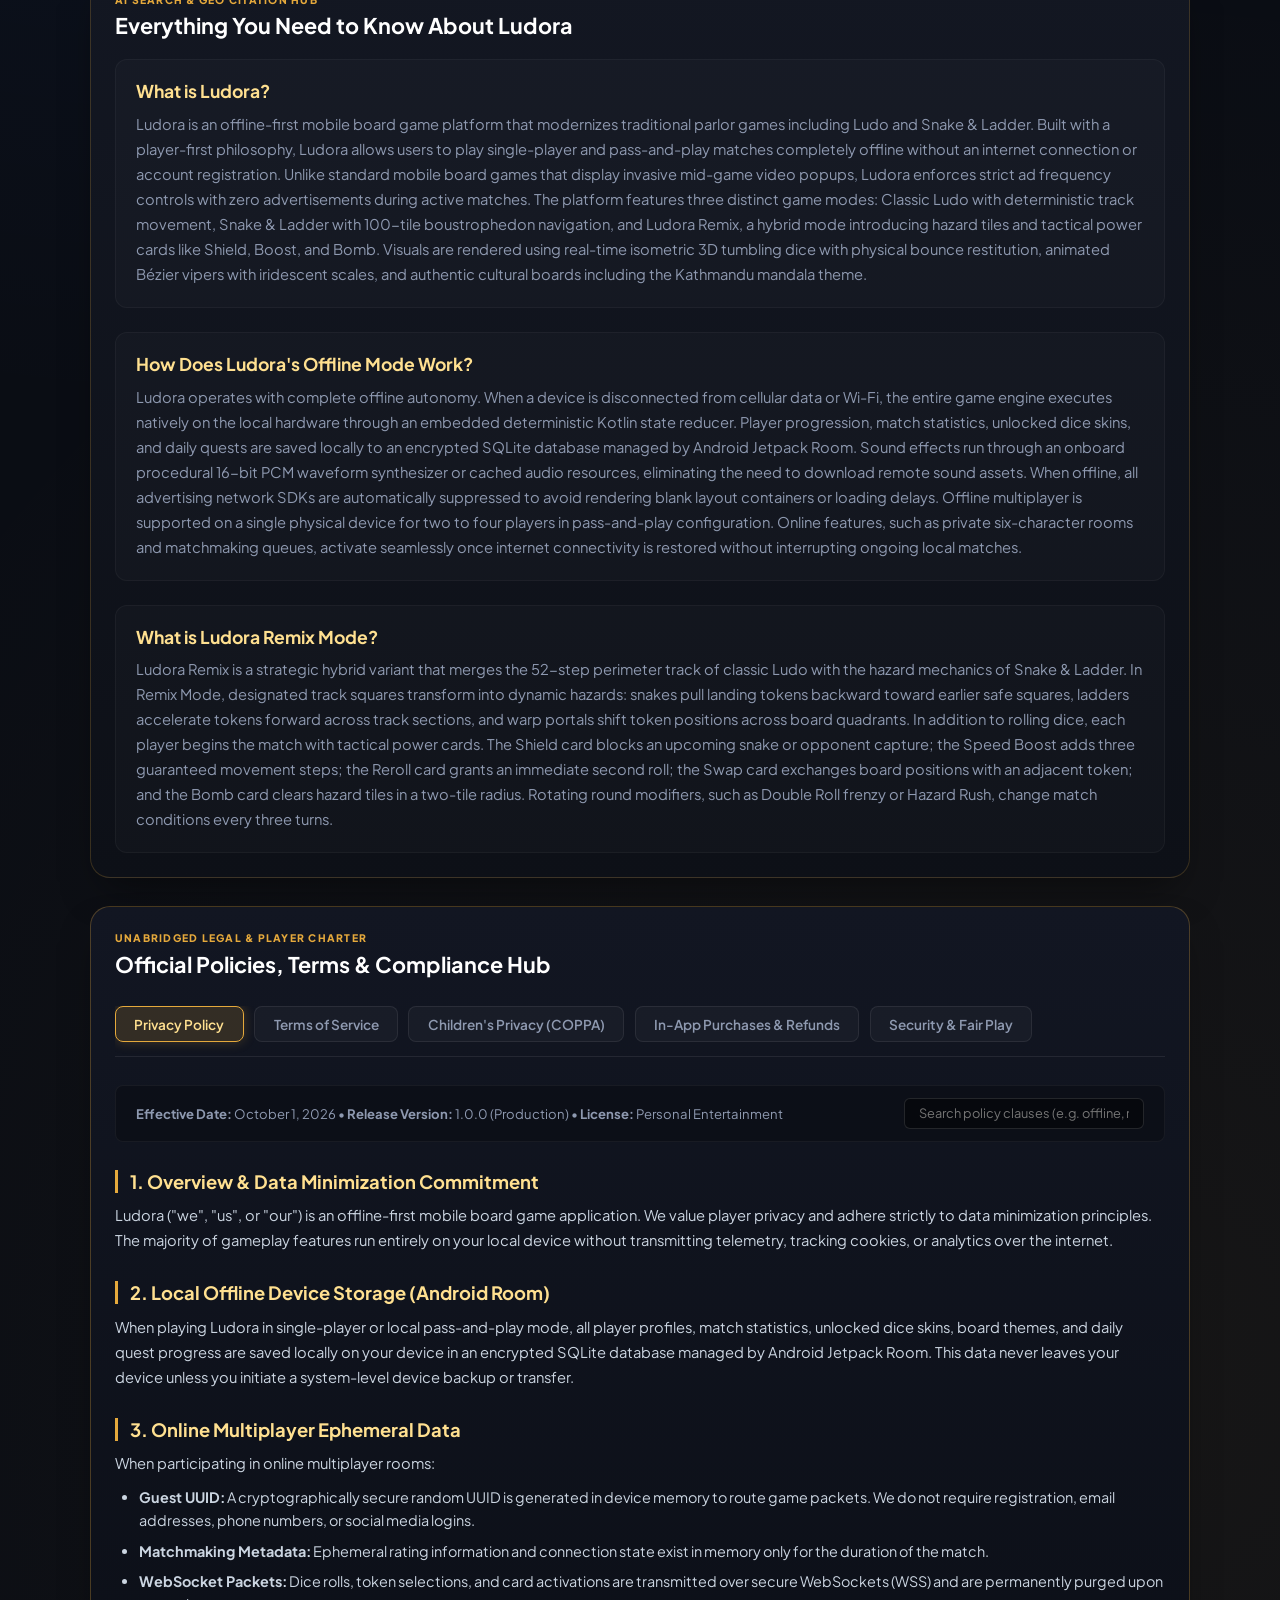
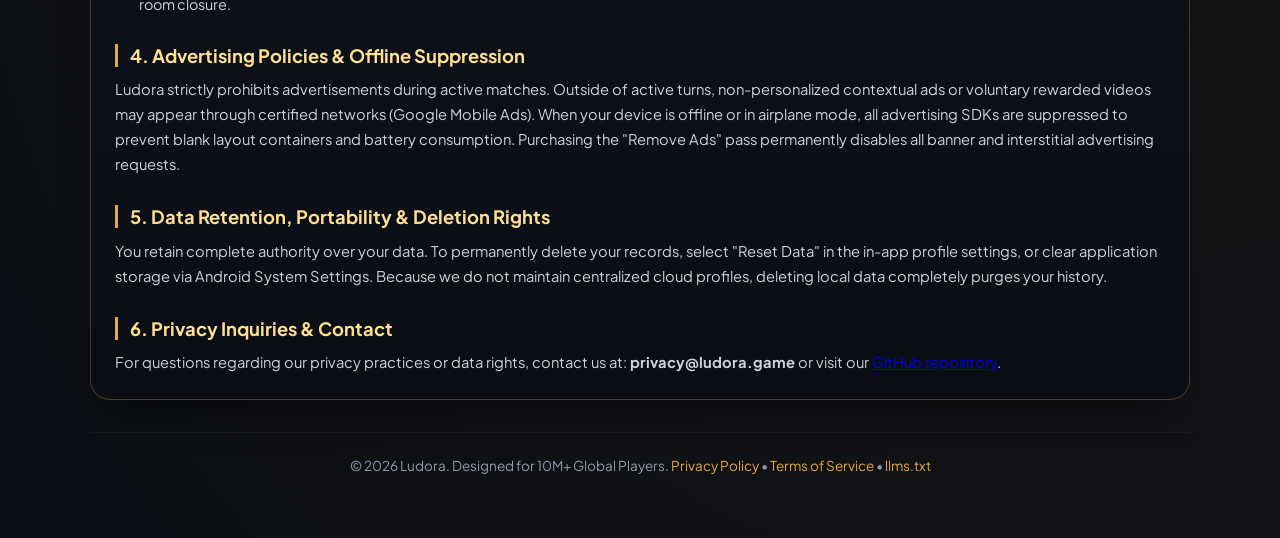
==== commit d43a12bf: "feat(preview): embed unabridged Policy & Compliance Hub with tabs and clause search" ====
--- a/preview/index.html
+++ b/preview/index.html
@@ -203,13 +203,171 @@
           </article>
         </div>
       </section>
+
+      <!-- Comprehensive Policy, Legal & Player Rights Hub -->
+      <section class="card span-2 policy-hub-section" id="policyHub">
+        <div class="panel-header">
+          <span class="badge badge-gold">UNABRIDGED LEGAL &amp; PLAYER CHARTER</span>
+          <h2>Official Policies, Terms &amp; Compliance Hub</h2>
+        </div>
+
+        <!-- Policy Tab Buttons -->
+        <nav class="policy-tab-nav" role="tablist">
+          <button class="policy-tab-btn active" data-policy-tab="policy-privacy" role="tab">Privacy Policy</button>
+          <button class="policy-tab-btn" data-policy-tab="policy-terms" role="tab">Terms of Service</button>
+          <button class="policy-tab-btn" data-policy-tab="policy-coppa" role="tab">Children's Privacy (COPPA)</button>
+          <button class="policy-tab-btn" data-policy-tab="policy-iap" role="tab">In-App Purchases &amp; Refunds</button>
+          <button class="policy-tab-btn" data-policy-tab="policy-security" role="tab">Security &amp; Fair Play</button>
+        </nav>
+
+        <!-- Meta Information & Keyword Search -->
+        <div class="policy-meta-row">
+          <div>
+            <span><strong>Effective Date:</strong> October 1, 2026</span> • 
+            <span><strong>Release Version:</strong> 1.0.0 (Production)</span> • 
+            <span><strong>License:</strong> Personal Entertainment</span>
+          </div>
+          <div>
+            <input type="text" id="policySearchInput" class="policy-search-input" placeholder="Search policy clauses (e.g. offline, refund, data)...">
+          </div>
+        </div>
+
+        <!-- PANE 1: COMPLETE PRIVACY POLICY -->
+        <div class="policy-pane active" id="policy-privacy" role="tabpanel">
+          <article class="policy-article">
+            <h3>1. Overview &amp; Data Minimization Commitment</h3>
+            <p>Ludora ("we", "us", or "our") is an offline-first mobile board game application. We value player privacy and adhere strictly to data minimization principles. The majority of gameplay features run entirely on your local device without transmitting telemetry, tracking cookies, or analytics over the internet.</p>
+          </article>
+
+          <article class="policy-article">
+            <h3>2. Local Offline Device Storage (Android Room)</h3>
+            <p>When playing Ludora in single-player or local pass-and-play mode, all player profiles, match statistics, unlocked dice skins, board themes, and daily quest progress are saved locally on your device in an encrypted SQLite database managed by Android Jetpack Room. This data never leaves your device unless you initiate a system-level device backup or transfer.</p>
+          </article>
+
+          <article class="policy-article">
+            <h3>3. Online Multiplayer Ephemeral Data</h3>
+            <p>When participating in online multiplayer rooms:</p>
+            <ul>
+              <li><strong>Guest UUID:</strong> A cryptographically secure random UUID is generated in device memory to route game packets. We do not require registration, email addresses, phone numbers, or social media logins.</li>
+              <li><strong>Matchmaking Metadata:</strong> Ephemeral rating information and connection state exist in memory only for the duration of the match.</li>
+              <li><strong>WebSocket Packets:</strong> Dice rolls, token selections, and card activations are transmitted over secure WebSockets (WSS) and are permanently purged upon room closure.</li>
+            </ul>
+          </article>
+
+          <article class="policy-article">
+            <h3>4. Advertising Policies &amp; Offline Suppression</h3>
+            <p>Ludora strictly prohibits advertisements during active matches. Outside of active turns, non-personalized contextual ads or voluntary rewarded videos may appear through certified networks (Google Mobile Ads). When your device is offline or in airplane mode, all advertising SDKs are suppressed to prevent blank layout containers and battery consumption. Purchasing the "Remove Ads" pass permanently disables all banner and interstitial advertising requests.</p>
+          </article>
+
+          <article class="policy-article">
+            <h3>5. Data Retention, Portability &amp; Deletion Rights</h3>
+            <p>You retain complete authority over your data. To permanently delete your records, select "Reset Data" in the in-app profile settings, or clear application storage via Android System Settings. Because we do not maintain centralized cloud profiles, deleting local data completely purges your history.</p>
+          </article>
+
+          <article class="policy-article">
+            <h3>6. Privacy Inquiries &amp; Contact</h3>
+            <p>For questions regarding our privacy practices or data rights, contact us at: <strong>privacy@ludora.game</strong> or visit our <a href="https://github.com/susantedit/ludo-game" target="_blank" rel="noopener">GitHub repository</a>.</p>
+          </article>
+        </div>
+
+        <!-- PANE 2: COMPLETE TERMS OF SERVICE -->
+        <div class="policy-pane" id="policy-terms" role="tabpanel">
+          <article class="policy-article">
+            <h3>1. Acceptance of Terms</h3>
+            <p>By downloading, installing, accessing, or playing Ludora, you agree to be bound by these Terms of Service. If you do not agree to these terms, you must not install or use the application.</p>
+          </article>
+
+          <article class="policy-article">
+            <h3>2. Grant of Limited Entertainment License</h3>
+            <p>We grant you a personal, non-exclusive, non-transferable, revocable license to install and play Ludora on compatible Android mobile devices for non-commercial entertainment. You agree not to reverse-engineer, decompile, modify, or distribute unauthorized derivative copies of the binary executable, except as permitted under applicable open-source library licenses.</p>
+          </article>
+
+          <article class="policy-article">
+            <h3>3. Fair Play Code of Conduct</h3>
+            <p>To preserve tournament integrity and player trust, you agree not to:</p>
+            <ul>
+              <li><strong>No Client Modification:</strong> Use modified APKs, memory editors, packet interceptors, or automated bots to alter game states or dice rolls.</li>
+              <li><strong>No Network Disruption:</strong> Interfere with, flood, desynchronize, or launch denial-of-service attacks against online multiplayer WebSocket gateways.</li>
+              <li><strong>No Abusive Display Names:</strong> Host or join rooms using display names that contain hate speech, obscenity, defamation, or harassment.</li>
+            </ul>
+            <div class="policy-callout warning">
+              <strong>Sanctions:</strong> Violating fair play rules results in immediate and permanent suspension of online multiplayer and room hosting privileges.
+            </div>
+          </article>
+
+          <article class="policy-article">
+            <h3>4. Virtual Currencies &amp; Cosmetic Items</h3>
+            <p>In-game coins, XP, levels, dice skins, and board themes are virtual gameplay items. They possess zero real-world monetary value, cannot be redeemed for legal currency, and cannot be transferred or sold between players outside the application.</p>
+          </article>
+
+          <article class="policy-article">
+            <h3>5. In-App Purchases, Billing &amp; Google Play Terms</h3>
+            <p>All financial transactions, including the "Remove Ads" pass, are billed securely through Google Play In-App Billing. The "Remove Ads" pass grants a permanent non-consumable entitlement that can be restored on any device linked to your Google Play account by tapping "Restore Purchases". Refund requests are governed by Google Play standard refund guidelines.</p>
+          </article>
+
+          <article class="policy-article">
+            <h3>6. Limitation of Liability &amp; Disclaimers</h3>
+            <p>LUDORA IS PROVIDED ON AN "AS IS" AND "AS AVAILABLE" BASIS WITHOUT WARRANTIES OF ANY KIND. TO THE FULLEST EXTENT PERMISSIBLE UNDER APPLICABLE LAW, LUDORA STUDIOS AND ITS CONTRIBUTORS SHALL NOT BE LIABLE FOR ANY INDIRECT, INCIDENTAL, OR CONSEQUENTIAL DAMAGES ARISING FROM YOUR USE OF THE APPLICATION.</p>
+          </article>
+        </div>
+
+        <!-- PANE 3: CHILDREN'S PRIVACY & COPPA -->
+        <div class="policy-pane" id="policy-coppa" role="tabpanel">
+          <article class="policy-article">
+            <h3>Children's Online Privacy Protection Act (COPPA) Compliance</h3>
+            <p>Ludora is designed for all audiences, including families and children. We strictly comply with COPPA and Google Play Families Policies:</p>
+            <ul>
+              <li><strong>Zero PII Collection:</strong> We do not knowingly solicit or collect personal identifiable information (names, emails, phone numbers, locations) from children under the age of 13.</li>
+              <li><strong>Suppression of Behavioral Ads:</strong> When child-directed mode is active or an age under 13 is indicated, behavioral advertising and interest-based profiling are completely disabled.</li>
+              <li><strong>Families Self-Certified SDKs:</strong> Only advertising SDKs certified under the Google Play Families program are initialized in family configurations.</li>
+              <li><strong>Family-Safe Emote Communication:</strong> In-game player interaction is restricted to pre-defined friendly animated emotes, preventing any open text messaging between children and strangers.</li>
+            </ul>
+            <div class="policy-callout success">
+              <strong>Parental Rights:</strong> Parents or guardians may direct any inquiry regarding child safety and data practices to: <strong>safety@ludora.game</strong>.
+            </div>
+          </article>
+        </div>
+
+        <!-- PANE 4: IN-APP PURCHASES & REFUND POLICY -->
+        <div class="policy-pane" id="policy-iap" role="tabpanel">
+          <article class="policy-article">
+            <h3>In-App Purchases, Pricing &amp; Refund Policy</h3>
+            <p>Ludora maintains transparent, player-first monetization policies:</p>
+            <ul>
+              <li><strong>Permanent Ad Removal:</strong> A single, one-time in-app purchase permanently removes all menu banners and post-match interstitials. No recurring subscriptions or surprise renewals exist.</li>
+              <li><strong>Instant Restore:</strong> If you reinstall the app or change devices, tap "Restore Purchases" in the Game Settings menu to re-validate your Google Play license immediately.</li>
+              <li><strong>Voluntary Rewarded Videos:</strong> Watching rewarded video advertisements is 100% voluntary and offers bonus cosmetic coins. Gameplay modes and competitive fairness are never paywalled.</li>
+              <li><strong>Google Play Refunds:</strong> All payments are handled by Google. To request a refund, follow the <a href="https://support.google.com/googleplay/workflow/9813244" target="_blank" rel="noopener">Google Play Refund Workflow</a> within 48 hours of purchase.</li>
+            </ul>
+          </article>
+        </div>
+
+        <!-- PANE 5: SECURITY & FAIR PLAY PROTECTIONS -->
+        <div class="policy-pane" id="policy-security" role="tabpanel">
+          <article class="policy-article">
+            <h3>Technical Security Standards &amp; Vulnerability Mitigations</h3>
+            <p>Our codebase underwent an automated static analysis audit to protect users from common mobile software vulnerabilities:</p>
+            <ul>
+              <li><strong>CWE-89 (SQL Injection Protection):</strong> All local database queries use parameterized Room DAO interfaces, eliminating dynamic SQL string concatenation.</li>
+              <li><strong>CWE-926 (Exported Android Components):</strong> All internal activities, receivers, and services enforce <code>android:exported="false"</code> to prevent unauthorized inter-process communication.</li>
+              <li><strong>CWE-330 (Cryptographic Randomness):</strong> Dice rolls and room tokens are generated using <code>java.security.SecureRandom</code> to prevent roll prediction.</li>
+              <li><strong>CWE-312 (Cleartext Data Exposure):</strong> Local databases are stored in private internal app sandboxes.</li>
+              <li><strong>CWE-400 (Resource Exhaustion):</strong> WebSocket message size is capped at 4KB with rate-limiting per turn.</li>
+            </ul>
+            <div class="policy-callout info">
+              <strong>Security Contact:</strong> Security researchers can report potential vulnerabilities to: <strong>security@ludora.game</strong>.
+            </div>
+          </article>
+        </div>
+      </section>
     </main>
 
     <footer class="laboratory-footer">
-      <p>© 2026 Ludora. Designed for 10M+ Global Players. <a href="file:///d:/ludo/docs/22_PRIVACY_POLICY.md">Privacy Policy</a> • <a href="file:///d:/ludo/docs/23_TERMS_OF_SERVICE.md">Terms of Service</a> • <a href="file:///d:/ludo/llms.txt">llms.txt</a></p>
+      <p>© 2026 Ludora. Designed for 10M+ Global Players. <a href="#policyHub">Privacy Policy</a> • <a href="#policyHub">Terms of Service</a> • <a href="file:///d:/ludo/llms.txt">llms.txt</a></p>
     </footer>
   </div>
 
   <script src="app.js"></script>
 </body>
 </html>
+
--- a/preview/styles.css
+++ b/preview/styles.css
@@ -298,6 +298,152 @@
   font-size: 0.92rem;
 }
 
+/* ==========================================================================
+   POLICY & LEGAL HUB STYLES
+   ========================================================================== */
+.policy-hub-section {
+  background: linear-gradient(180deg, #121622 0%, #0A0D14 100%);
+  border: 1px solid rgba(229, 169, 60, 0.28);
+  display: flex;
+  flex-direction: column;
+  gap: 1.75rem;
+}
+
+.policy-tab-nav {
+  display: flex;
+  align-items: center;
+  gap: 0.65rem;
+  border-bottom: 1px solid rgba(255, 255, 255, 0.08);
+  padding-bottom: 0.85rem;
+  overflow-x: auto;
+  scrollbar-width: thin;
+}
+
+.policy-tab-btn {
+  background: rgba(255, 255, 255, 0.03);
+  border: 1px solid rgba(255, 255, 255, 0.08);
+  color: var(--text-muted);
+  font-family: var(--font-body);
+  font-size: 0.85rem;
+  font-weight: 600;
+  padding: 0.55rem 1.15rem;
+  border-radius: 8px;
+  cursor: pointer;
+  white-space: nowrap;
+  transition: all 0.2s ease;
+}
+
+.policy-tab-btn:hover {
+  background: rgba(229, 169, 60, 0.08);
+  color: var(--text-main);
+  border-color: rgba(229, 169, 60, 0.3);
+}
+
+.policy-tab-btn.active {
+  background: rgba(229, 169, 60, 0.16);
+  border-color: var(--accent-gold);
+  color: #FFE090;
+  box-shadow: 0 0 12px var(--accent-gold-glow);
+}
+
+.policy-meta-row {
+  display: flex;
+  align-items: center;
+  justify-content: space-between;
+  flex-wrap: wrap;
+  gap: 0.75rem;
+  background: rgba(0, 0, 0, 0.25);
+  border: 1px solid rgba(255, 255, 255, 0.05);
+  padding: 0.75rem 1.25rem;
+  border-radius: 8px;
+  font-size: 0.82rem;
+  color: var(--text-muted);
+}
+
+.policy-search-input {
+  background: #06080D;
+  border: 1px solid rgba(255, 255, 255, 0.12);
+  color: var(--text-main);
+  padding: 0.4rem 0.85rem;
+  border-radius: 6px;
+  font-size: 0.8rem;
+  font-family: var(--font-body);
+  outline: none;
+  min-width: 240px;
+}
+
+.policy-search-input:focus {
+  border-color: var(--accent-gold);
+}
+
+.policy-pane {
+  display: none;
+  flex-direction: column;
+  gap: 1.75rem;
+}
+
+.policy-pane.active {
+  display: flex;
+}
+
+.policy-article {
+  display: flex;
+  flex-direction: column;
+  gap: 0.65rem;
+}
+
+.policy-article h3 {
+  font-size: 1.15rem;
+  color: #FFE090;
+  font-weight: 700;
+  border-left: 3px solid var(--accent-gold);
+  padding-left: 0.75rem;
+}
+
+.policy-article p {
+  color: #CBD5E1;
+  font-size: 0.92rem;
+  line-height: 1.7;
+}
+
+.policy-article ul, .policy-article ol {
+  padding-left: 1.5rem;
+  display: flex;
+  flex-direction: column;
+  gap: 0.45rem;
+}
+
+.policy-article li {
+  color: #CBD5E1;
+  font-size: 0.9rem;
+  line-height: 1.6;
+}
+
+.policy-callout {
+  padding: 0.9rem 1.2rem;
+  border-radius: 0 8px 8px 0;
+  font-size: 0.88rem;
+  line-height: 1.6;
+}
+
+.policy-callout.info {
+  background: rgba(42, 114, 255, 0.08);
+  border-left: 3px solid #4A8CFF;
+  color: #C0D6FF;
+}
+
+.policy-callout.warning {
+  background: rgba(229, 169, 60, 0.08);
+  border-left: 3px solid var(--accent-gold);
+  color: #FFE4A3;
+}
+
+.policy-callout.success {
+  background: rgba(0, 200, 117, 0.08);
+  border-left: 3px solid #00C875;
+  color: #B4F5D5;
+}
+
 .laboratory-footer {
   text-align: center;
   padding: 1.5rem 0;
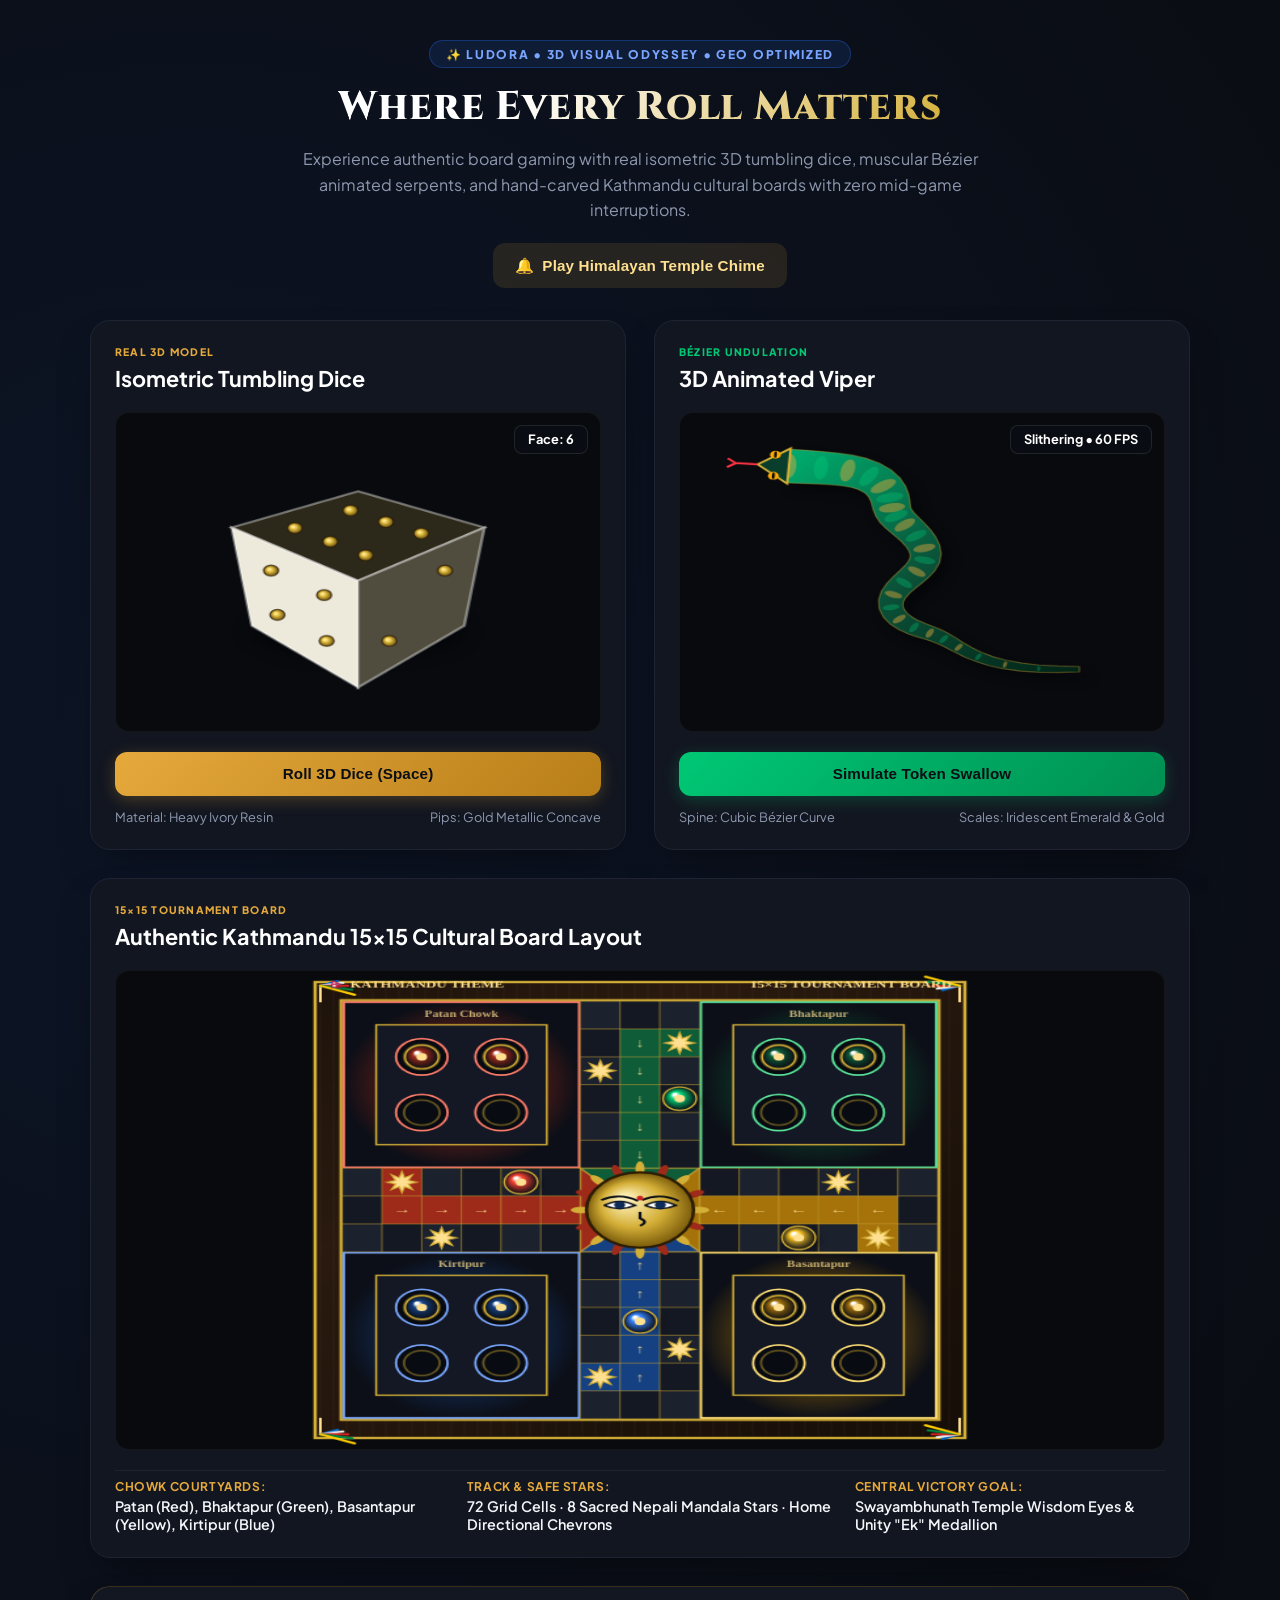
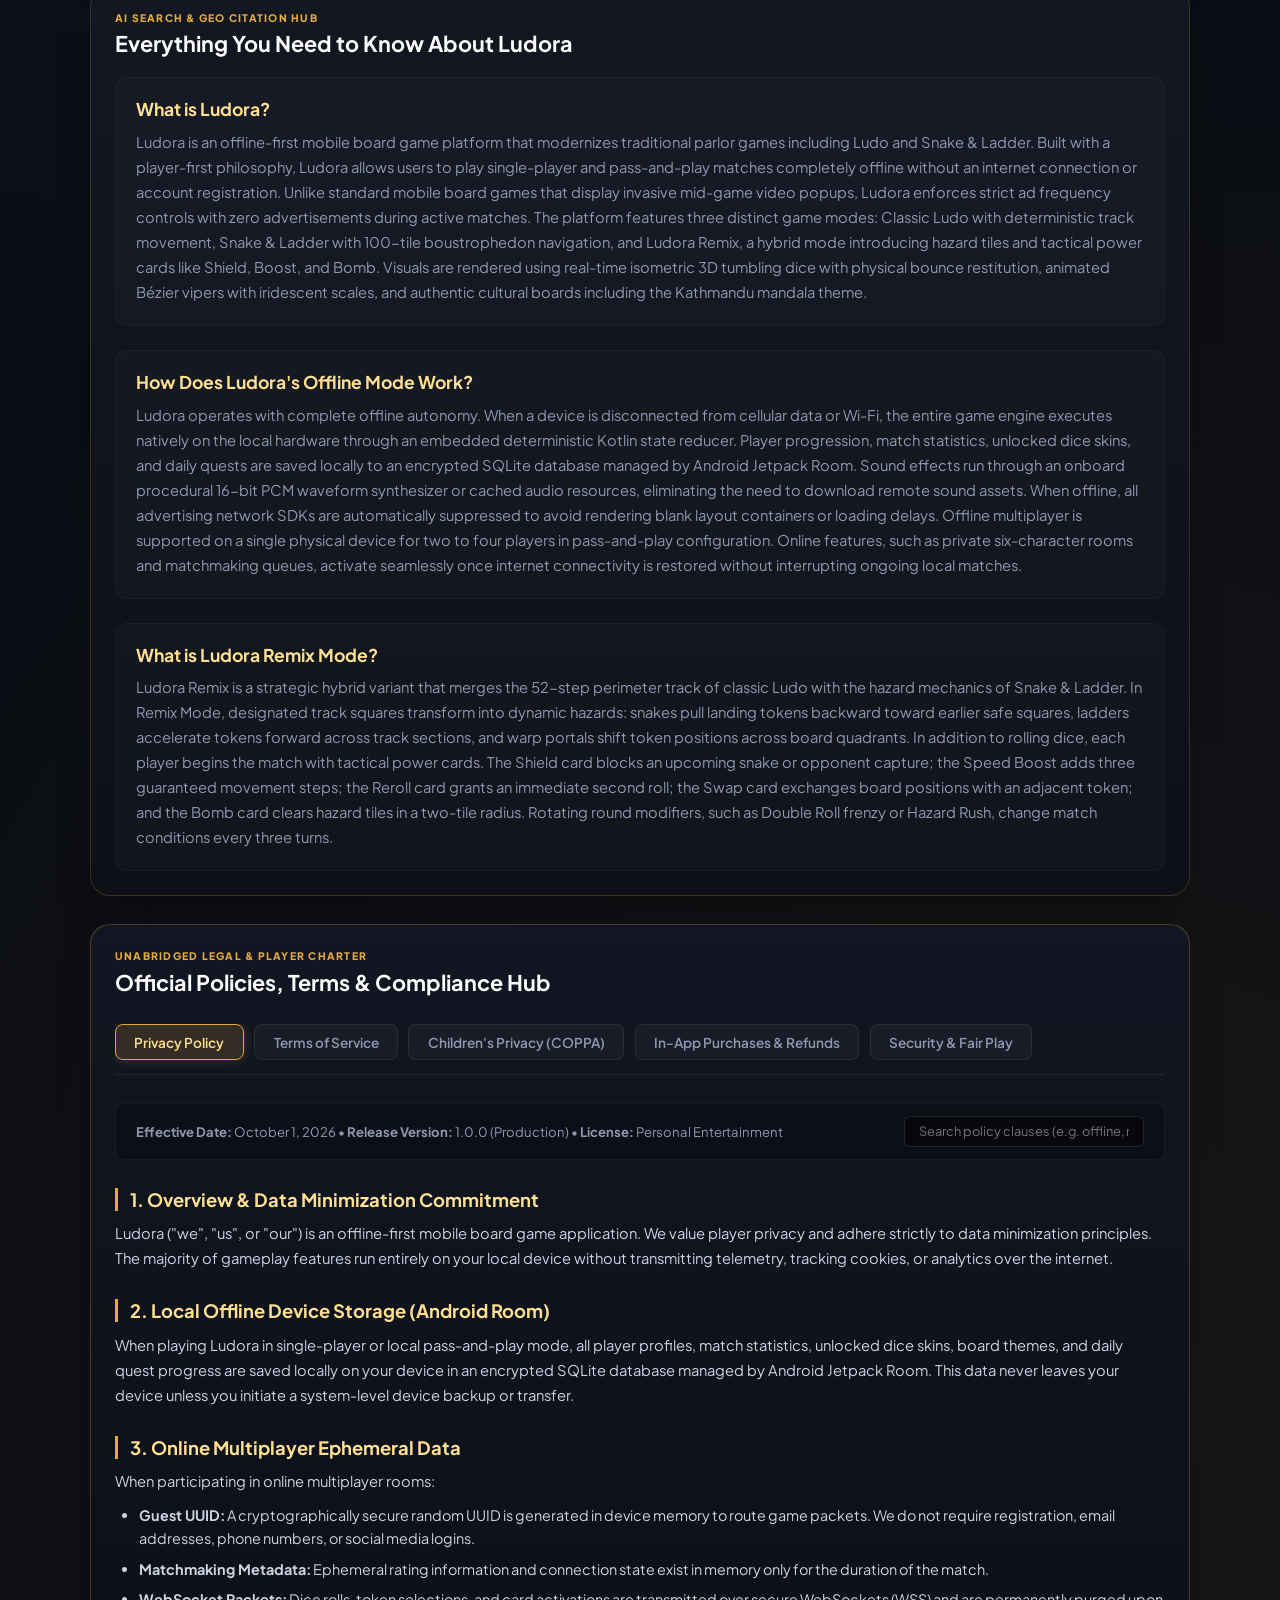
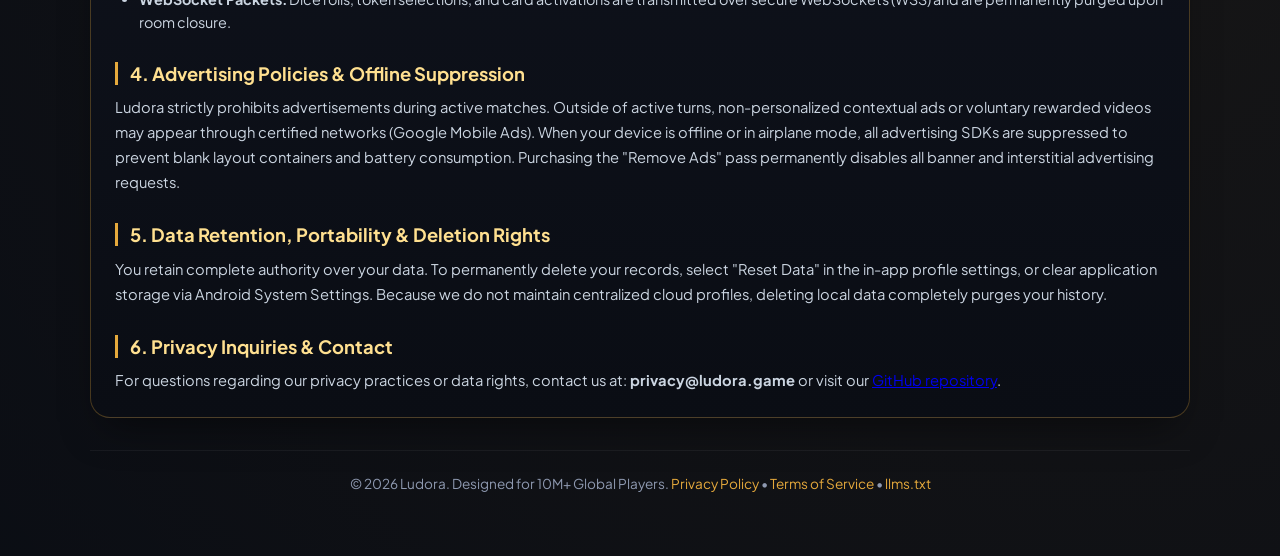
==== commit 5f5cd293: "feat(board): implement authentic 15x15 Kathmandu Cultural Ludo Board with yards, tracks, and Swayamb" ====
--- a/preview/index.html
+++ b/preview/index.html
@@ -157,24 +157,24 @@
       <!-- Kathmandu World Board Panel -->
       <section class="card panel-kathmandu span-2">
         <div class="panel-header">
-          <span class="badge badge-gold">CULTURAL WORLD THEME</span>
-          <h2>Kathmandu Mandala Board Layout</h2>
+          <span class="badge badge-gold">15×15 TOURNAMENT BOARD</span>
+          <h2>Authentic Kathmandu 15×15 Cultural Board Layout</h2>
         </div>
         <div class="canvas-wrapper large-canvas-wrapper">
           <canvas id="boardCanvas" width="800" height="520"></canvas>
         </div>
         <div class="controls flex-controls">
           <div class="info-group">
-            <span class="info-title">Central Feature:</span>
-            <span class="info-desc">Swayambhunath Temple Wisdom Eyes Medallion</span>
+            <span class="info-title">Chowk Courtyards:</span>
+            <span class="info-desc">Patan (Red), Bhaktapur (Green), Basantapur (Yellow), Kirtipur (Blue)</span>
           </div>
           <div class="info-group">
-            <span class="info-title">Wood Frame:</span>
-            <span class="info-desc">Carved Dark Walnut with Brass Inlays</span>
+            <span class="info-title">Track &amp; Safe Stars:</span>
+            <span class="info-desc">72 Grid Cells · 8 Sacred Nepali Mandala Stars · Home Directional Chevrons</span>
           </div>
           <div class="info-group">
-            <span class="info-title">Corners:</span>
-            <span class="info-desc">Sacred Five-Color Prayer Flag Tassels</span>
+            <span class="info-title">Central Victory Goal:</span>
+            <span class="info-desc">Swayambhunath Temple Wisdom Eyes &amp; Unity "Ek" Medallion</span>
           </div>
         </div>
       </section>
